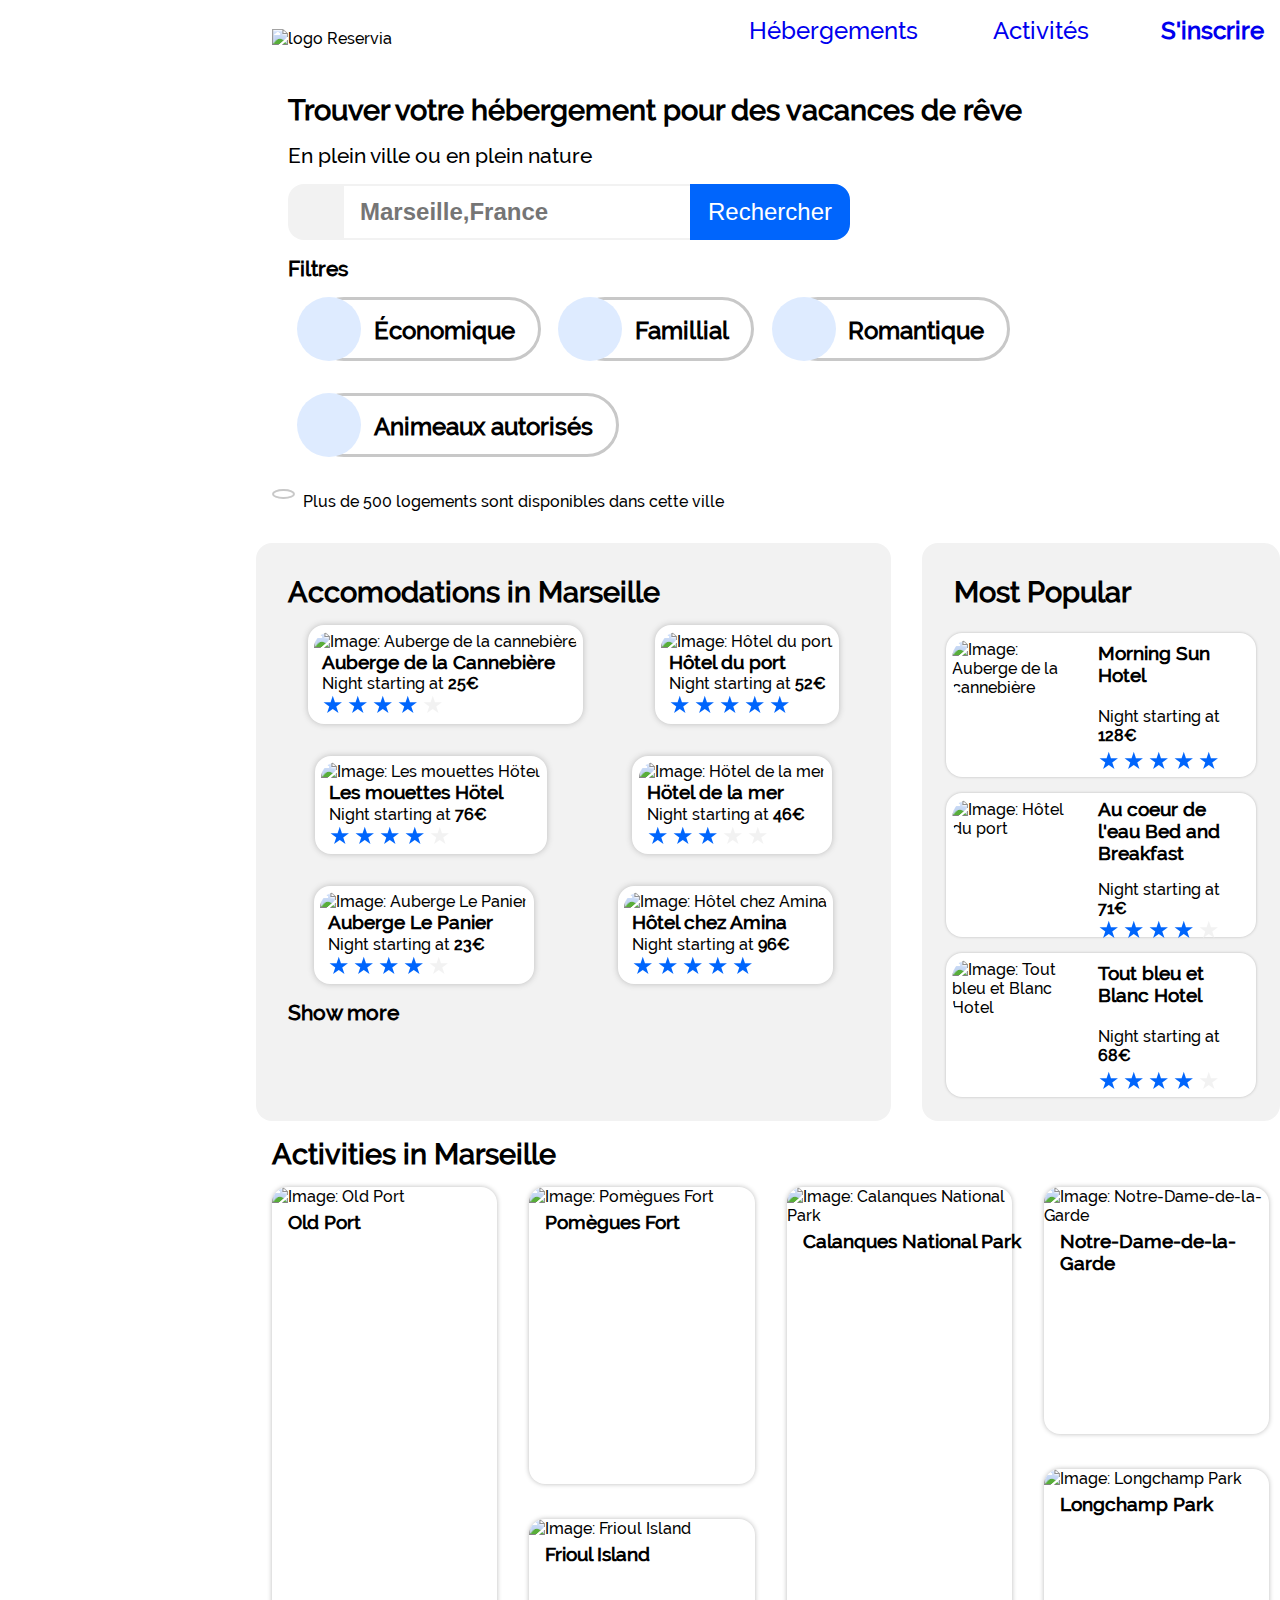
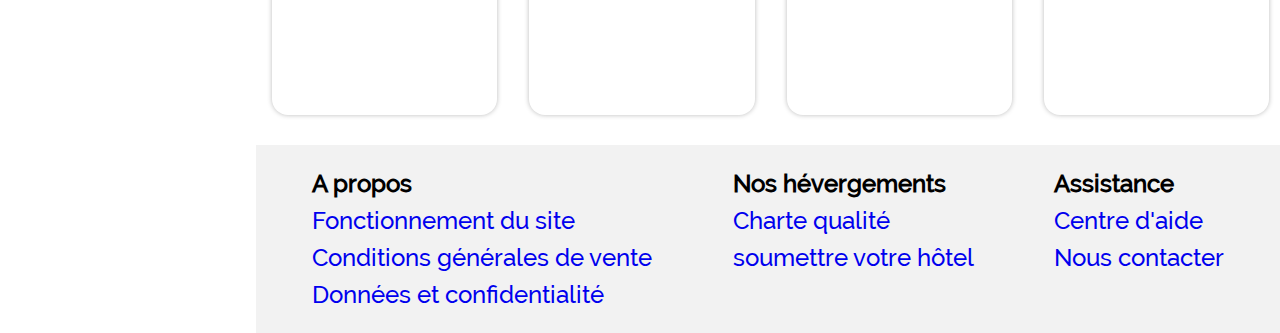
==== index.html @ f6fbe24f "corriger" ====
<!DOCTYPE html>
<html lang="fr">
<head>
    <meta charset="UTF-8">
    <meta http-equiv="X-UA-Compatible" content="IE=edge">
    <meta name="viewport" content="width=device-width, initial-scale=1.0">
    <link rel="stylesheet" media="all and (max-width:480px)" href="src/css/phoneStyles.css" type="text/css"/>
    <link rel="stylesheet" media="all and (min-width:481px)" href="src/css/ordiStyles.css" type="text/css">
    <script src="https://kit.fontawesome.com/6fcdcaea13.js" crossorigin="anonymous"></script>
    <title>RESERVIA</title>
</head>
<body class="bodyFlex">
    <!--header-->
    <header class = "header">
        <div class="logo">
            <img src="src/images/logo/Reservia.png" alt="logo Reservia"/>
        </div>

        <nav class="headerNav">
            <span>
                <a href="#goToAccommodation"> Hébergements </a>
            </span>
            <span>
                <a href="#goToActivities"> Activités </a>
            </span>
        </nav>

        <div id="signUp">
            <a href="#"> S'inscrire </a>
        </div>
    </header>
    <!-- SearchBar -->
    <section class="mainSearchBar">
        <h1> Trouver votre hébergement pour des vacances de rêve </h1>
        <p> En plein ville ou en plein nature </p>
        <div class="searchBar">
            <i class="fas fa-map-marker-alt"></i>
            <input type="text" placeholder="Marseille,France ">
            <button type="submit">Rechercher</button>                
        </div>
        <!-- Filter -->
        <section class="mainFilter">
            <h4 class="subCategorieText"> Filtres </h4>

            <ul class=" filterList">
                <li style="cursor:pointer">
                    <i class="fas fa-money-bill-wave"></i>
                    <strong> Économique </strong>
                </li>
                <li style="cursor:pointer">
                    <i class="fas fa-child"></i>
                    <strong>Famillial </strong>
                </li>
                <li style="cursor:pointer">
                    <i class="fas fa-heart"></i>
                    <strong>Romantique</strong>
                </li>
                <li style="cursor:pointer">
                    <i class="fas fa-dog" ></i>
                    <strong>Animeaux autorisés</strong>
                </li>
            </ul>

            <div id="infoIcon">
                <i class="fas fa-info" ></i>
                <p> Plus de 500 logements sont disponibles dans cette ville </p>
            </div>    
        </section>

        <!-- Accommodations -->
        <div class="mainAccomodation" id="goToAccommodation">
            <!-- Accommodation - List -->
            <section class="accommodationBox">
                <h2> Accomodations in Marseille </h2>
                <ul class="accommodationList"> 
                    <li onclick="location.href = '#';" style="cursor:pointer">
                        <span> <img src="src/images/hebergements/4_small/marcus-loke-WQJvWU_HZFo-unsplash.jpg" alt="Image: Auberge de la cannebière"/> </span>
                        <h3>Auberge de la Cannebière </h3>
                        <p> Night starting at <em>25€</em> </p>
                        <div class="starRating" style="--rating: 4;">  </div>
                    </li>

                    <li onclick="location.href = '#';" style="cursor:pointer">
                        <span> <img src="src/images/hebergements/4_small/fred-kleber-gTbaxaVLvsg-unsplash.jpg" alt="Image: Hôtel du port"/> </span>
                        <h3> Hôtel du port </h3>
                        <p> Night starting at <em>52€</em> </p>
                        <div class="starRating" style="--rating: 5;">  </div>
                    </li>

                    <li onclick="location.href = '#';" style="cursor:pointer">
                        <span> <img src="src/images/hebergements/4_small/reisetopia-B8WIgxA_PFU-unsplash.jpg" alt="Image: Les mouettes Hötel"/> </span>
                        <h3> Les mouettes Hötel </h3>
                        <p> Night starting at <em>76€</em> </p>
                        <div class="starRating" style="--rating: 4;">  </div>
                    </li>

                    <li onclick="location.href = '#';" style="cursor:pointer">
                        <span> <img src="src/images/hebergements/4_small/annie-spratt-Eg1qcIitAuA-unsplash.jpg" alt="Image: Hötel de la mer"/> </span>
                        <h3> Hötel de la mer </h3>
                        <p> Night starting at <em>46€</em> </p>
                        <div class="starRating" style="--rating: 3;" >  </div>
                    </li>

                    <li onclick="location.href = '#';" style="cursor:pointer"> 
                        <span> <img src="src/images/hebergements/4_small/nicate-lee-kT-ZyaiwBe0-unsplash.jpg" alt="Image: Auberge Le Panier"/> </span>
                        <h3>Auberge Le Panier </h3>
                        <p> Night starting at <em>23€</em> </p>
                        <div class="starRating" style="--rating: 4;">  </div>
                    </li>

                    <li onclick="location.href = '#';" style="cursor:pointer">
                        <span> <img src="src/images/hebergements/4_small/febrian-zakaria-M6S1WvfW68A-unsplash.jpg" alt="Image: Hôtel chez Amina"/> </span>
                        <h3> Hôtel chez Amina </h3>
                        <p> Night starting at <em>96€</em> </p>
                        <div class="starRating" style="--rating: 5;">  </div>
                    </li>
                </ul>
                <p class="subCategorieText"> Show more </p>
            </section>
                
            <!-- Accommodations - Most Popular -->
            <section class="mostPopularBox"> 
                <h2> Most Popular <i class="fas fa-chart-line"></i>  </h2>
                
                <ul class="mostPopularList"> 
                    <li onclick="location.href = '#';" style="cursor:pointer">
                        <span> <img src="src/images/hebergements/4_small/emile-guillemot-Bj_rcSC5XfE-unsplash.jpg" alt="Image: Auberge de la cannebière"/> </span>
                        <div class="mostPopularInfo">
                            <h3>Morning Sun Hotel </h3>
                            <p> Night starting at <em>128€</em> </p>
                            <div class="starRating" style="--rating: 5;">  </div>                            
                        </div>
                    </li>

                    <li onclick="location.href = '#';" style="cursor:pointer">
                        <span> <img src="src/images/hebergements/4_small/aw-creative-VGs8z60yT2c-unsplash.jpg" alt="Image: Hôtel du port"/> </span>
                         <div class="mostPopularInfo">
                            <h3> Au coeur de l'eau Bed and Breakfast </h3>
                            <p> Night starting at <em>71€</em> </p>
                            <div class="starRating" style="--rating: 4;">  </div>    
                        </div>
                        </li>

                    <li onclick="location.href = '#';" style="cursor:pointer">
                        <span> <img src="src/images/hebergements/4_small/febrian-zakaria-sjvU0THccQA-unsplash.jpg" alt="Image: Tout bleu et Blanc Hotel"/> </span>
                        <div class="mostPopularInfo">
                            <h3> Tout bleu et Blanc Hotel</h3>
                            <p> Night starting at <em>68€</em> </p>
                            <div class="starRating" style="--rating: 4;">  </div>                        
                        </div>
                    </li>
                </ul>
            </section>
        </div>
        
        <!-- Activities -->
        <section class="mainActivities" id="goToActivities">
            <h2> Activities in Marseille </h2>

            <ul class="activitiesList">
                <li onclick="location.href = '#';" style="cursor:pointer">
                    <span><img src="src/images/activites/4_small/reno-laithienne-QUgJhdY5Fyk-unsplash.jpg" alt="Image: Old Port"/> </span>
                    <h3>Old Port</h3>
                </li>

                <li onclick="location.href = '#';" style="cursor:pointer">
                    <span> <img src="src/images/activites/4_small/paul-hermann-QFTrLdQIRhI-unsplash.jpg" alt="Image: Pomègues Fort"/> </span>
                    <h3>Pomègues Fort</h3>
                </li>

                <li onclick="location.href = '#';" style="cursor:pointer">
                    <span> <img src="src/images/activites/4_small/kevin-hikari-rV_Qd1l-VXg-unsplash.jpg" alt="Image: Frioul Island"/> </span>
                    <h3>Frioul Island</h3>
                </li>

                <li onclick="location.href = '#';" style="cursor:pointer">
                    <span>  <img src="src/images/activites/4_small/kilyan-sockalingum-NR8-cBCN3aI-unsplash.jpg" alt="Image: Calanques National Park"/>  </span>
                    <h3>Calanques National Park</h3>
                </li>

                <li onclick="location.href = '#';" style="cursor:pointer">
                    <span> <img src="src/images/activites/4_small/florian-wehde-xW9e8gdotxI-unsplash.jpg" alt="Image: Notre-Dame-de-la-Garde"/> </span>
                    <h3>Notre-Dame-de-la-Garde</h3>
                </li>

                <li onclick="location.href = '#';" style="cursor:pointer">
                    <span> <img src="src/images/activites/4_small/lena-paulin-wH2-EJoDcV0-unsplash.jpg" alt="Image: Longchamp Park"/> </span>
                    <h3>Longchamp Park</h3>
                </li>
            </ul>
        </section>
        <!-- Footer -->
        <footer class="mainfooter">
            <ul> 
                <li> <em>A propos</em> </li>
                <li> <a href="#"> Fonctionnement du site </a></li>
                <li> <a href="#"> Conditions générales de vente </a></li>
                <li> <a href="#"> Données et confidentialité </a></li>
            </ul>

            <ul> 
                <li> <em>Nos hévergements</em> </li>
                <li> <a href="#"> Charte qualité </a> </li>
                <li> <a href="#"> soumettre votre hôtel </a> </li>
            </ul>

            <ul> 
                <li> <em>Assistance</em> </li>
                <li> <a href="#"> Centre d'aide </a> </li>
                <li> <a href="#"> Nous contacter </a> </li>
            </ul>
        </footer>   


</body>
</html>
---- src/css/phoneStyles.css ----
@font-face 
{
    font-family: 'Raleway-Medium';
    src: url('/src/Font/Raleway-Medium.ttf');
    font-weight: normal;
    font-style: normal;
}

body
{
    font-family: 'Raleway-Medium', 'droid_sansregular', 'Arial', sans-serif;
    min-height: 100vh;
    margin: 0;
    padding: 0;
}

h1{
    font-weight: bolder;
    font-size: 3.5rem;
    margin: 2rem;
}

h2{
    font-size: 3.5rem;
    font-weight: bold;
    margin: 2rem 2rem 1rem 2rem;
}

h3{
    font-size: 3rem;
    font-weight: bold;
}

h1 + p{
    font-size: 1.8rem;
    margin: 2rem;
    margin-top: -1rem;
}


.subCategorieText{
    font-size: 2.5rem;
    font-weight: bold;
    margin: 1rem 2rem 0 2rem;
}

a{
    text-decoration: none; 
}
a:hover{
    text-decoration: none; 
}

a:visited {
    text-decoration: none;
}

em{
    font-weight: bold;
    font-style: normal;
}

/* Main flex container */
.bodyFlex{
    display: flex;
    flex-wrap: wrap;
    justify-content: flex-start;
    flex-direction: column;
    width: inherit;
}

/* ****************** */
/* Menu bar with logo */
/*                    */
.header {
    display: flex;
    justify-content: flex-start;
	align-items: center;
    flex-wrap: wrap;
}

.header div{
    width:  50%;
    height: 10rem;
}

/* Re-order */
.header :nth-child(2){
    width: 100%;
    order: 3;
}
.header :nth-child(3){
    order: 2;
}

/* Logo */
.mh-logo img{
    height: 10rem;
    text-align: left;
    padding: 1rem;
    box-sizing: border-box;
}

/* Sign up */
#signUp
{
    box-sizing: border-box;
    font-size: 3rem;
    font-weight: bold;
    text-align: right;
    color: rgb(0,101,252);
    padding: 3.5rem;
}

/* Navigation */
.mainNavigation {
    display: flex;
    flex-direction: row;
    justify-content: flex-start;
    text-align: center;
}

.headerNav span{
    display: inline-block;
    font-size: 3rem;
    min-width: 50%;
    border-bottom: 8px solid rgb(242,242,242);
}

/* Navigation : pseudo-formating */
.headerNav a:visited{
    color: black;
}

.headerNav :hover{
    border-bottom: 8px solid #0065FC;
}

.headerNav a:hover{
    color: #0065FC;
    border-bottom: 0;
}

/* ****************** */
/*     Search Bar     */
/*                    */
.searchBar{
	display: flex;
	align-items: center;
    justify-content: space-between;
    box-sizing: border-box;

    border-left: 6px solid rgb(242,242,242);
    border-bottom: 6px solid rgb(242,242,242);
    border-top: 6px solid rgb(242,242,242);
    border-radius: 1em;
    height: 6.5rem;
    margin: 2rem 1rem;
}

/* Icone */
.searchBar i{
    background-color: rgb(242,242,242);
    height: inherit;
    width: 6.5rem;
    font-size: 3rem;

    display: flex;
    align-items: center;
    justify-content: center;
}

/* Textbox */
.searchBar input{
    font-size: 3rem;
    font-weight: bold;
    color: black;
    
    height: inherit;
    border: 0;
    border-bottom: 6px solid rgb(242,242,242);
    border-top: 6px solid rgb(242,242,242);
    box-sizing: border-box;
}

.searchBar input:focus{
    outline: none;
}

/* Search button */
.searchBar button{
    background-color: #0065FC;
    background-image: url(/src/Images/SearchIcon.png);
    background-size: 60%;
    background-repeat: no-repeat;
    background-position: center;
    font-size: 0;

    border-radius: 1rem;
    border: 6px solid rgb(0,101,252);
    height: inherit;
    width: 6.5rem;
}

.searchBar button:focus{
    outline: 0;
}

.searchBar button:active{
    border:0;
    outline: 0;
    border-bottom: 3px solid #0082fc;
    border-right: 3px solid #0082fc;
}

/* ****************** */
/*       Filter       */
/*                    */
.mainFilter{
    display: flex;
    flex-direction: row;
    justify-items: left;
    flex-wrap: wrap;
}

.mainFilter :first-child{
    width: 100%;
}

/* Filter list */
.filterList{
    display: flex;
    justify-content: space-between;
    align-content: flex-start;

	list-style: none;
    flex-wrap: wrap;
    margin-top: -4rem;
}

.mainFilter :first-child{
    width: auto;
    margin-bottom: 1rem;
}

/* Filter items */
.filterList li{
    display: inline-block;
    padding: 0 25px;
    height: 7rem;

    background-color: white;
    margin: 1rem 2rem;
    padding: 1.5rem 1.4rem;

    border-radius: 4rem;
    border: 5px solid rgb(200,200,200);
    box-sizing: border-box;
}

.filterList li strong{
    font-size: 2.5rem;
    font-weight: bolder;
}

/* Filter item icon */
.filterList i{
    float: left;
    color: rgb(0,101,252);
    background-color: rgb(222, 235, 255);
    
    font-size: 3rem;

    margin: -1.9rem 1rem 0 -2.5rem;
    height: inherit;
    max-width: 7rem;
    min-width: 7rem;
    border-radius: 50%;

    display: flex;
    justify-content: center;
    align-items: center;
}

/* Filter item icon : pseudo-code */
.filterList li:hover{
    color: #0065FC;
    background-color: rgb(242,242,242);
}

/* Info icon */
#infoIcon{
    margin: -3rem 2rem ;
    width: 100%;
}

#infoIcon i{
    color: #0065FC;
    background-color: white;

    text-align: center;
    font-size: 2rem;
    width: 2rem;
    float: left;
    
    padding: 0.4rem;
    margin-right: 1.5rem;
    border-radius: 50%;
    border: 2px solid rgb(200,200,200);
}

#infoIcon p{
    margin-top: 0;
    font-size: 2.3rem;
}

/* ****************** */
/*    Accommodation   */
/*                    */
.mainAccomodation{
    display: flex;
    flex-direction: column;
    justify-content: flex-start;
    
}

/* Re-organisation of Most-popular & Accomodation Boxes */
.mainAccomodation :nth-child(1){
    order: 2;
}
.mainAccomodation :nth-child(2){
    order: 1;
}
.mostPopularBox :nth-child(1){
    order: initial;
}
.accommodationBox :nth-child(1){
    order: initial;
}
.accommodationBox :nth-child(2){
    order: initial;
}
.accommodationBox :nth-child(3){
    order: initial;
}

/* AccommodationList - flex */
.accommodationList{
    display: flex;
    flex-direction: column;
    justify-content: flex-start;
    align-content: center;
    list-style: none;

    margin: 1rem;
    padding: 0;
}

/* AccommodationList - items */
.accommodationList li{
    background-color: white;

    box-shadow: 0px 0px 6px #BBBBBB;
    border-radius: 1rem;
    margin: 1rem 0;
}

/* AccommodationList - item image */
.accommodationList li img{
    width: 100%;
    height: 18rem;

    object-fit: cover;

    border-top-left-radius: 1rem;
    border-top-right-radius: 1rem;
}

.accommodationList p, .accommodationList h3, .accommodationList .starRating{
    padding-left: 2rem;
    margin: 0;
}

.accommodationList h3{
    font-size: 2rem;
}

/* ****************** */
/*    Most Popular    */
/*                    */
.mostPopularBox{
    background-color: rgb(242,242,242);
}

/* Most Popular Box - icone */
.mostPopularBox i{
    float: right;
    margin: 0.5rem 2rem 0 0;
}

/* Most Popular Box - List */
.mostPopularList{
    display: flex;
    flex-direction: column;
    justify-content: flex-start;
    align-content: center;

    margin: 1rem;
    padding: 0;
    list-style: none;
}

/* Most Popular list - items */
.mostPopularList li{
    display: flex;
    flex-direction: row;
    justify-content: flex-start;
    align-content: flex-start;
    box-sizing: border-box;
    height: 18rem;

    box-shadow: 0px 0px 3px #BBBBBB;

    background-color: white;
    border-radius: 1rem;
    margin: 1rem 0;
}

/* Most Popular list - items image */
.mostPopularList li img{
    max-width: 18rem;
    min-width: 18rem;
    height: 18rem;
    object-fit: cover;
    box-sizing: border-box;

    padding: 0.4rem;

    border-top-left-radius: 1.5rem;
    border-bottom-left-radius: 1.5rem;
}

/* Most Popular list - items description */
.mostPopularInfo {
    display: flex;
    flex-direction: column;
    justify-content: space-evenly;
    align-content: flex-start;
    height: inherit;
    box-sizing: border-box;

    height: 18rem;
    padding: 0 2rem;
    margin: 0;
}

.mostPopularInfo :nth-child(3){
    order: 3;
}

.mostPopularInfo h3{
    margin: 0;
    margin-top: 2rem;
}

.mostPopularInfo p{
    font-size: 2rem;
    margin-bottom: 0;
}


/* ****************** */
/*      Activites     */
/*                    */

/* activitiesList - box */
.mainActivities{
    margin: 2rem 0;
    margin-bottom: -15rem;
    margin-top: -3rem;
}

/* activitiesList - flex */
.activitiesList{
    display: flex;
    flex-direction: column;
    justify-content: flex-start;
    align-content: center;

    padding: 0;
    margin: 2rem 1rem;
    list-style: none;
}

/* activitiesList - items */
.activitiesList li{
    background-color: white;

    box-shadow: 0px 0px 5px #BBBBBB;

    margin: 1rem 0;
    border-radius: 1rem;
}

/* activitiesList - item image */
.activitiesList li img{
    width: 100%;
    height: 18rem;

    object-fit: cover;

    border-top-left-radius: 1rem;
    border-top-right-radius: 1rem;
}

.activitiesList h3{
    margin: 0;
    padding: 1rem;
}


/* ****************** */
/*       Footer       */
/*                    */
.mainfooter{
    display: flex;
    flex-direction: column;
    background-color:  rgb(242,242,242);
    padding: 0;
    margin: 0;
}

/* Footer - List */
.mainfooter ul{
    list-style: none;
    margin: 0;
    padding-top: 1rem;
    padding-bottom: 1rem;
}

/* Footer - List items */
.mainfooter li{
    font-size: 2rem;
    margin: 0.5rem;
}

/* Footer - Pseudo code */
.mainfooter li a:visited{
    color: rgb(100,100,100);
}

.mainfooter li a:hover{
    text-decoration: underline;
}


/* ****************** */
/*     Star rating    */
/*                    */
:root {
    --star-size: 4rem;
    justify-self: flex-end;
  }

.starRating {
    --percent: calc(var(--rating) / 5 * 100%);
    
    display: inline-block;
    font-size: var(--star-size);
    font-family: Times; 
    line-height: 1;
}

.starRating::before {
    content: '★★★★★';
    letter-spacing: 3px;
    background: linear-gradient(90deg,  #0065fc  var(--percent),  #f2f2f2 var(--percent));

    -webkit-background-clip: text;
    -webkit-text-fill-color: transparent;
}
---- src/css/ordiStyles.css ----
@font-face 
{
    font-family: 'Raleway-Medium';
    src: url('/src/Font/Raleway-Medium.ttf');
    font-weight: normal;
    font-style: normal;
}

body {
  font-family: "Raleway-Medium", "droid_sansregular", "Arial", sans-serif;
  min-height: 100vh;
  width: 80vw;
  min-width: 800px;
  max-width: 1720px;
  margin: auto;
}
a {
  text-decoration: none;
}
a:hover {
  text-decoration: none;
}

a:visited {
  text-decoration: none;
}

.header {
  display: flex;
  align-items: center;
}
em{
  font-weight: bold;
  font-style: normal;
}

/* Main flex container */
.bodyFlex{
  display: flex;
  flex-wrap: wrap;
  justify-content: flex-start;
  flex-direction: column;
}

/* Logo */
.logo img {
  width: 10rem;
  padding: 1rem;
  box-sizing: border-box;
  padding-bottom: 0;
  margin-bottom: 0;
}

/* Sign up */
#signUp {
  box-sizing: border-box;
  font-size: 1.5rem;
  font-weight: bold;

  color: rgb(81, 126, 192);
  padding: 1rem;
}

/* Navigation */
.headerNav {
  display: flex;
  margin-left: auto;
}

.headerNav span {
  display: inline-block;
  min-width: 13rem;
  text-align: center;
  padding: 1rem 0;
  font-size: 1.5rem;
}

/* Navigation : pseudo-formating */
.headerNav a:visited {
  color: black;
}

.headerNav :hover {
  border-top: 3px solid #0065fc;
}

.headerNav a:hover {
  color: #0065fc;
  border-top: 0;
}

/* ****************** */
/*     Search Bar     */

.searchBar {
  display: flex;
  align-items: center;
  justify-content: flex-start;
  box-sizing: border-box;
  height: 3.5rem;
  margin: 1rem 2em;
}

h1 {
  font-weight: bolder;
  font-size: 1.8rem;
  margin: 2rem;
}
h1 + p {
  font-size: 1.3rem;
  margin: 1rem 2rem;
  margin-top: -1rem;
}
/* Icone */
.searchBar i {
  background-color: rgb(242, 242, 242);
  height: inherit;
  width: 3.5rem;
  font-size: 1.5rem;

  border-top-left-radius: 1rem;
  border-bottom-left-radius: 1rem;

  display: flex;
  align-items: center;
  justify-content: center;
}

/* Textbox */
.searchBar input {
  font-size: 1.5rem;
  font-weight: bold;
  color: black;
  padding-left: 1rem;
  height: inherit;
  border: 0;
  border-bottom: 2px solid rgb(242, 242, 242);
  border-top: 2px solid rgb(242, 242, 242);
  box-sizing: border-box;
}

.searchBar input:focus {
  outline: none;
}

/* Search button */
.searchBar button {
  background-color: #0065fc;
  color: white;
  font-size: 1.5rem;
  border-top-right-radius: 1rem;
  border-bottom-right-radius: 1rem;
  border: 6px solid rgb(0, 101, 252);
  height: inherit;
  width: 10rem;
}

.searchBar button:focus {
  outline: 0;
}

.searchBar button:active {
  border: 0;
  outline: 0;
  border-bottom: 3px solid #0082fc;
  border-right: 3px solid #0082fc;
}

/* ****************** */
/*       Filter       */
/*                    */
.mainFilter {
  display: flex;
  flex-direction: row;
  justify-items: left;
  flex-wrap: wrap;
  margin-top: 1rem;
}

/* Filter list */
.filterList {
  display: flex;
  justify-content: flex-start;
  align-content: flex-start;

  list-style: none;
  flex-wrap: wrap;
  margin-top: -1rem;
}
.subCategorieText {
  font-size: 1.3rem;
  font-weight: bold;
  margin: 0rem 2rem 1rem 2rem;
}

/* Filter items */
.filterList li {
  display: inline-block;
  padding: 0 20px;
  height: 4rem;

  background-color: white;
  margin: 1rem 1rem;
  padding: 1rem 1.4rem;

  border-radius: 4rem;
  border: 3px solid rgb(200, 200, 200);
  box-sizing: border-box;
}

.filterList li strong {
  font-size: 1.5rem;
  font-weight: bolder;
}

/* Filter item icon */
.filterList i {
  float: left;
  color: rgb(0, 101, 252);
  background-color: rgb(222, 235, 255);

  font-size: 1.5rem;

  margin: -1.2rem 0.8rem 0 -2.5rem;
  height: inherit;
  max-width: 4rem;
  min-width: 4rem;
  border-radius: 50%;

  display: flex;
  justify-content: center;
  align-items: center;
}

/* Filter item icon : pseudo-code */
.filterList li:hover {
  color: #0065fc;
  background-color: rgb(242, 242, 242);
}

/* Info icon */
#infoIcon {
  margin: 0 0 1rem 1rem;
  width: 80%;
}

#infoIcon i {
  color: #0065fc;
  background-color: white;

  text-align: center;
  font-size: 0.8rem;
  width: 0.8rem;
  float: left;

  padding: 0.2rem;
  margin-right: 0.5rem;
  border-radius: 50%;
  border: 2px solid rgb(200, 200, 200);
}

#infoIcon p {
  margin-top: 0.2rem;
  font-size: 1rem;
}

/* ****************** */
/*    Accommodation   */
.mainAccomodation{
  display: flex;
  flex-direction: row;
  justify-content: space-between;
}
.accommodationBox{
  background-color: rgb(242,242,242);
  border-radius: 1rem;
  width: 62%;
}

/* AccommodationList - flex */
.accommodationList{
  display: flex;
  flex-direction: row;
  justify-content: space-around;
  align-content: center;
  list-style: none;
  flex-wrap: wrap;
  margin: 0 1rem;
  padding: 0;
}

/* AccommodationList - items */
.accommodationList li{
  background-color: white;

  box-shadow: 0px 0px 6px #BBBBBB;
  border-radius: 1rem;
  margin: 1rem 0;
  padding: 0.4em;
  box-sizing: border-box;
}

/* AccommodationList - item image */
.accommodationList li img{
  width: 16rem;
  height: 8rem;

  object-fit: cover;

  margin: 0;
  padding: 0;

  border-top-left-radius: 1rem;
  border-top-right-radius: 1rem;
}

.accommodationList p, .accommodationList h3, .accommodationList .starRating{
  padding-left: 0.5rem;
  margin: 0;
}

.accommodationList h3{
  font-size: 1.2rem;
  padding-bottom: 0.1rem;
}

/* ****************** */
/*    Most Popular    */
/*                    */
h2{
  font-size: 1.8rem;
  font-weight: bold;
  margin: 2rem 2rem 0rem 2rem;
}
.mostPopularBox{
  background-color: rgb(242,242,242);
  border-radius: 1rem;
  width: 35%;
}

/* Most Popular Box - icone */
.mostPopularBox i{
  float: right;
  margin: 0.5rem 0 0 0;
}

/* Most Popular Box - List */
.mostPopularList{
  display: flex;
  flex-direction: column;
  justify-content: flex-start;
  align-content: center;

  margin: 1rem;
  padding: 0;
  list-style: none;
}

/* Most Popular list - items */
.mostPopularList li{
  display: flex;
  flex-direction: row;
  justify-content: flex-start;
  align-content: flex-start;
  box-sizing: border-box;
  height: 9rem;

  box-shadow: 0px 0px 3px #BBBBBB;

  background-color: white;
  border-radius: 1rem;
  margin: 0.5rem;
}

/* Most Popular list - items image */
.mostPopularList li img{
  max-width: 9rem;
  min-width: 9rem;
  height: 9rem;
  object-fit: cover;
  box-sizing: border-box;

  padding: 0.4rem;

  border-top-left-radius: 1.5rem;
  border-bottom-left-radius: 1.5rem;
}

/* Most Popular list - items description */
.mostPopularInfo {
  display: flex;
  flex-direction: column;
  justify-content: space-evenly;
  align-content: flex-start;
  height: inherit;
  box-sizing: border-box;

  height: 9rem;
  padding: 0 0.5rem;
  margin: 0;
}

.mostPopularInfo h3{
  font-size: 1.2rem;
  margin: 0;
  margin-top: 0.3rem;
}

.mostPopularInfo p{
  font-size: 1rem;
  margin-bottom: 0;
}

/* ****************** */
/*      Activites     */


/* activitiesList - flex */
h3{
  font-size: 1.5rem;
  font-weight: bold;
}
.mainActivities{
  height: 35em;

  padding: 0;
  margin: 1rem 0;
}

.mainActivities h2{
  margin: 1rem 0 0 1rem;
  padding: 0;
}

.activitiesList{
  display: flex;
  flex-direction: column;
  justify-content: space-between;
  align-content: space-between;
  flex-wrap: wrap;

  height: inherit;

  list-style: none;
  padding: 0;
  margin: 0;
}

/* activitiesList - items */
.activitiesList li{
  box-shadow: 0px 0px 5px #BBBBBB;
  width: 22%;
  max-width: 22%;

  margin: 1rem 1rem;
  border-radius: 1rem;
}

/* activitiesList - item image */
.activitiesList li img{
  --test: calc(100% - 2.5rem);
  height: var(--test);
  width: auto;
  max-width: 100%;
  min-width: 100%;



  object-fit: cover;

  border-top-left-radius: 1rem;
  border-top-right-radius: 1rem;

  padding-bottom: 0;
}

.activitiesList h3{
  width: 100%;
  margin: 0;
  font-size: 1.2rem;
  padding: 0.3rem 1rem;
}

.activitiesList li:nth-child(3n+1){
  height: 100%;
}

/* Generation of the mosaic */
.activitiesList li:nth-child(2){
  height: 53%;
}

.activitiesList li:nth-child(3){
  height: 35%;
}

.activitiesList li:nth-child(n+5){
  height: 44%;
}

/* ****************** */
/*       Footer       */

.mainfooter{
  display: flex;
  flex-direction: row;
  justify-content: space-evenly;
  background-color:  rgb(242,242,242);
  margin-top:3rem;
}

/* Footer - List */
.mainfooter ul{
  list-style: none;
  margin: 0;
  padding: 1rem;
}

/* Footer - List items */
.mainfooter li{
  font-size: 1.5rem;
  margin: 0.5rem;
}

/* Footer - Pseudo code */
.mainfooter li a:visited{
  color: rgb(100,100,100);
}

.mainfooter li a:hover{
  text-decoration: underline;
}
/* ****************** */
/*     Star rating    */
/*                    */
:root {
  --star-size: 1.5rem;
  justify-self: flex-end;
}

.starRating {
  --percent: calc(var(--rating) / 5 * 100%);
  
  display: inline-block;
  font-size: var(--star-size);
  font-family: Times; 
  line-height: 1;
}

.starRating::before {
  content: '★★★★★';
  letter-spacing: 3px;
  background: linear-gradient(90deg,  #0065fc  var(--percent),  #f2f2f2 var(--percent));

  -webkit-background-clip: text;
  -webkit-text-fill-color: transparent;
}
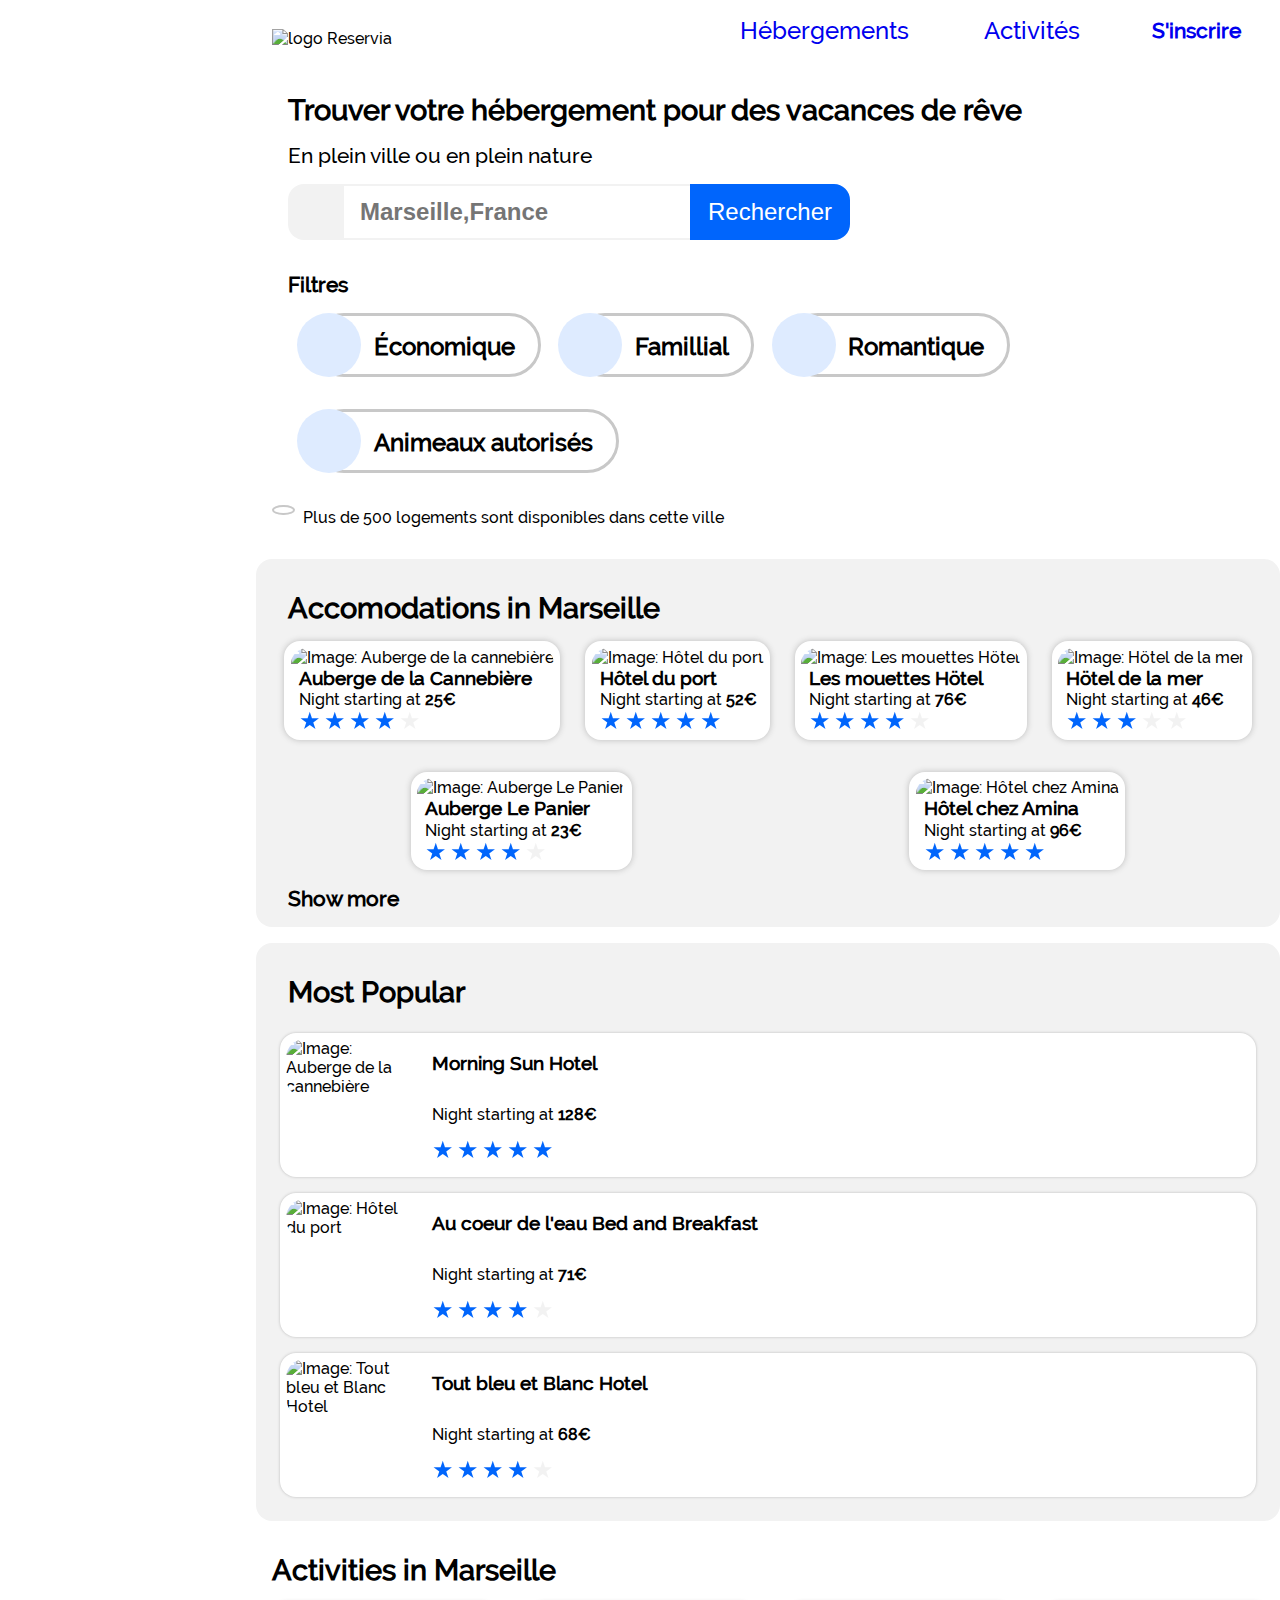
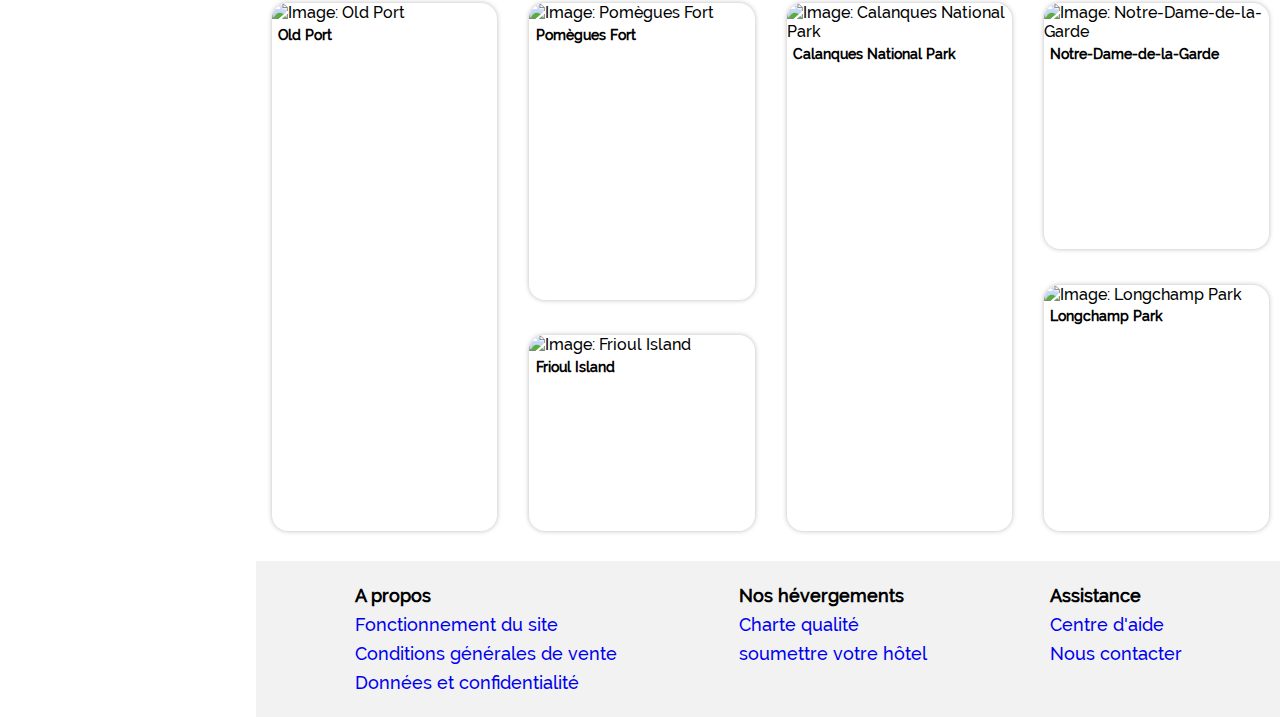
==== commit 308a4643: "debug.." ====
--- a/index.html
+++ b/index.html
@@ -3,9 +3,9 @@
 <head>
     <meta charset="UTF-8">
     <meta http-equiv="X-UA-Compatible" content="IE=edge">
-    <meta name="viewport" content="width=device-width, initial-scale=1.0">
-    <link rel="stylesheet" media="all and (max-width:480px)" href="src/css/phoneStyles.css" type="text/css"/>
-    <link rel="stylesheet" media="all and (min-width:481px)" href="src/css/ordiStyles.css" type="text/css">
+    <meta name="viewport" content="width=device-width" />
+    <link rel="stylesheet" media="all and (max-width:480px)" href="phoneStyles.css" type="text/css"/>
+    <link rel="stylesheet" media="all and (min-width:481px)" href="ordiStyles.css" type="text/css">
     <script src="https://kit.fontawesome.com/6fcdcaea13.js" crossorigin="anonymous"></script>
     <title>RESERVIA</title>
 </head>
@@ -38,6 +38,7 @@
             <input type="text" placeholder="Marseille,France ">
             <button type="submit">Rechercher</button>                
         </div>
+        </section>
         <!-- Filter -->
         <section class="mainFilter">
             <h4 class="subCategorieText"> Filtres </h4>
--- a/phoneStyles.css
+++ b/phoneStyles.css
@@ -0,0 +1,583 @@
+@font-face 
+{
+    font-family: 'Raleway-Medium';
+    src: url('src/Font/Raleway-Medium.ttf');
+    font-weight: normal;
+    font-style: normal;
+}
+
+body
+{
+    font-family: 'Raleway-Medium', 'droid_sansregular', 'Arial', sans-serif;
+    min-height: 100vh;
+    margin: 0;
+    padding: 0;
+}
+
+h1{
+    font-weight: bolder;
+    font-size: 3.5rem;
+    margin: 2rem;
+}
+
+h2{
+    font-size: 3.5rem;
+    font-weight: bold;
+    margin: 2rem 2rem 1rem 2rem;
+}
+
+h3{
+    font-size: 3rem;
+    font-weight: bold;
+}
+
+h1 + p{
+    font-size: 1.8rem;
+    margin: 2rem;
+    margin-top: -1rem;
+}
+
+
+.subCategorieText{
+    font-size: 2.5rem;
+    font-weight: bold;
+    margin: 1rem 2rem 0 2rem;
+}
+
+a{
+    text-decoration: none; 
+}
+a:hover{
+    text-decoration: none; 
+}
+
+a:visited {
+    text-decoration: none;
+}
+
+em{
+    font-weight: bold;
+    font-style: normal;
+}
+
+/* Main flex container */
+.bodyFlex{
+    display: flex;
+    flex-wrap: wrap;
+    justify-content: flex-start;
+    flex-direction: column;
+    width: inherit;
+}
+
+/* ****************** */
+/* Menu bar with logo */
+/*                    */
+.header {
+    display: flex;
+    justify-content: flex-start;
+	align-items: center;
+    flex-wrap: wrap;
+}
+
+.header div{
+    width:  50%;
+    height: 10rem;
+}
+
+/* Re-order */
+.header :nth-child(2){
+    width: 100%;
+    order: 3;
+}
+.header :nth-child(3){
+    order: 2;
+}
+
+/* Logo */
+.mh-logo img{
+    height: 10rem;
+    text-align: left;
+    padding: 1rem;
+    box-sizing: border-box;
+}
+
+/* Sign up */
+#signUp
+{
+    box-sizing: border-box;
+    font-size: 3rem;
+    font-weight: bold;
+    text-align: right;
+    color: rgb(0,101,252);
+    padding: 3.5rem;
+}
+
+/* Navigation */
+.headerNav {
+    display: flex;
+    flex-direction: row;
+    justify-content: flex-start;
+    text-align: center;
+}
+
+.headerNav span{
+    display: inline-block;
+    font-size: 3rem;
+    min-width: 50%;
+    border-bottom: 8px solid rgb(242,242,242);
+}
+
+/* Navigation : pseudo-formating */
+.headerNav a:visited{
+    color: black;
+}
+
+.headerNav :hover{
+    border-bottom: 8px solid #0065FC;
+}
+
+.headerNav a:hover{
+    color: #0065FC;
+    border-bottom: 0;
+}
+
+/* ****************** */
+/*     Search Bar     */
+/*                    */
+.searchBar{
+	display: flex;
+	align-items: center;
+    justify-content: space-between;
+    box-sizing: border-box;
+
+    border-left: 6px solid rgb(242,242,242);
+    border-bottom: 6px solid rgb(242,242,242);
+    border-top: 6px solid rgb(242,242,242);
+    border-radius: 1em;
+    height: 6.5rem;
+    margin: 2rem 1rem;
+}
+
+/* Icone */
+.searchBar i{
+    background-color: rgb(242,242,242);
+    height: inherit;
+    width: 6.5rem;
+    font-size: 3rem;
+
+    display: flex;
+    align-items: center;
+    justify-content: center;
+}
+
+/* Textbox */
+.searchBar input{
+    font-size: 3rem;
+    font-weight: bold;
+    color: black;
+    
+    height: inherit;
+    border: 0;
+    border-bottom: 6px solid rgb(242,242,242);
+    border-top: 6px solid rgb(242,242,242);
+    box-sizing: border-box;
+}
+
+.searchBar input:focus{
+    outline: none;
+}
+
+/* Search button */
+.searchBar button{
+    background-color: #0065FC;
+    background-image: url(/src/Images/SearchIcon.png);
+    background-size: 60%;
+    background-repeat: no-repeat;
+    background-position: center;
+    font-size: 0;
+
+    border-radius: 1rem;
+    border: 6px solid rgb(0,101,252);
+    height: inherit;
+    width: 6.5rem;
+}
+
+.searchBar button:focus{
+    outline: 0;
+}
+
+.searchBar button:active{
+    border:0;
+    outline: 0;
+    border-bottom: 3px solid #0082fc;
+    border-right: 3px solid #0082fc;
+}
+
+/* ****************** */
+/*       Filter       */
+/*                    */
+.mainFilter{
+    display: flex;
+    flex-direction: row;
+    justify-items: left;
+    flex-wrap: wrap;
+}
+
+.mainFilter :first-child{
+    width: 100%;
+}
+
+/* Filter list */
+.filterList{
+    display: flex;
+    justify-content: space-between;
+    align-content: flex-start;
+
+	list-style: none;
+    flex-wrap: wrap;
+    margin-top: -4rem;
+}
+
+.mainFilter :first-child{
+    width: auto;
+    margin-bottom: 1rem;
+}
+
+/* Filter items */
+.filterList li{
+    display: inline-block;
+    padding: 0 25px;
+    height: 7rem;
+
+    background-color: white;
+    margin: 1rem 2rem;
+    padding: 1.5rem 1.4rem;
+
+    border-radius: 4rem;
+    border: 5px solid rgb(200,200,200);
+    box-sizing: border-box;
+}
+
+.filterList li strong{
+    font-size: 2.5rem;
+    font-weight: bolder;
+}
+
+/* Filter item icon */
+.filterList i{
+    float: left;
+    color: rgb(0,101,252);
+    background-color: rgb(222, 235, 255);
+    
+    font-size: 3rem;
+
+    margin: -1.9rem 1rem 0 -2.5rem;
+    height: inherit;
+    max-width: 7rem;
+    min-width: 7rem;
+    border-radius: 50%;
+
+    display: flex;
+    justify-content: center;
+    align-items: center;
+}
+
+/* Filter item icon : pseudo-code */
+.filterList li:hover{
+    color: #0065FC;
+    background-color: rgb(242,242,242);
+}
+
+/* Info icon */
+#infoIcon{
+    margin: -3rem 2rem ;
+    width: 100%;
+}
+
+#infoIcon i{
+    color: #0065FC;
+    background-color: white;
+
+    text-align: center;
+    font-size: 2rem;
+    width: 2rem;
+    float: left;
+    
+    padding: 0.4rem;
+    margin-right: 1.5rem;
+    border-radius: 50%;
+    border: 2px solid rgb(200,200,200);
+}
+
+#infoIcon p{
+    margin-top: 0;
+    font-size: 2.3rem;
+}
+
+/* ****************** */
+/*    Accommodation   */
+/*                    */
+.mainAccomodation{
+    display: flex;
+    flex-direction: column;
+    justify-content: flex-start;
+    
+}
+
+/* Re-organisation of Most-popular & Accomodation Boxes */
+.mainAccomodation :nth-child(1){
+    order: 2;
+}
+.mainAccomodation :nth-child(2){
+    order: 1;
+}
+.mostPopularBox :nth-child(1){
+    order: initial;
+}
+.accommodationBox :nth-child(1){
+    order: initial;
+}
+.accommodationBox :nth-child(2){
+    order: initial;
+}
+.accommodationBox :nth-child(3){
+    order: initial;
+}
+
+/* AccommodationList - flex */
+.accommodationList{
+    display: flex;
+    flex-direction: column;
+    justify-content: flex-start;
+    align-content: center;
+    list-style: none;
+
+    margin: 1rem;
+    padding: 0;
+}
+
+/* AccommodationList - items */
+.accommodationList li{
+    background-color: white;
+
+    box-shadow: 0px 0px 6px #BBBBBB;
+    border-radius: 1rem;
+    margin: 1rem 0;
+}
+
+/* AccommodationList - item image */
+.accommodationList li img{
+    width: 100%;
+    height: 18rem;
+
+    object-fit: cover;
+
+    border-top-left-radius: 1rem;
+    border-top-right-radius: 1rem;
+}
+
+.accommodationList p, .accommodationList h3, .accommodationList .starRating{
+    padding-left: 2rem;
+    margin: 0;
+}
+
+.accommodationList h3{
+    font-size: 2rem;
+}
+
+/* ****************** */
+/*    Most Popular    */
+/*                    */
+.mostPopularBox{
+    background-color: rgb(242,242,242);
+}
+
+/* Most Popular Box - icone */
+.mostPopularBox i{
+    float: right;
+    margin: 0.5rem 2rem 0 0;
+}
+
+/* Most Popular Box - List */
+.mostPopularList{
+    display: flex;
+    flex-direction: column;
+    justify-content: flex-start;
+    align-content: center;
+
+    margin: 1rem;
+    padding: 0;
+    list-style: none;
+}
+
+/* Most Popular list - items */
+.mostPopularList li{
+    display: flex;
+    flex-direction: row;
+    justify-content: flex-start;
+    align-content: flex-start;
+    box-sizing: border-box;
+    height: 18rem;
+
+    box-shadow: 0px 0px 3px #BBBBBB;
+
+    background-color: white;
+    border-radius: 1rem;
+    margin: 1rem 0;
+}
+
+/* Most Popular list - items image */
+.mostPopularList li img{
+    max-width: 18rem;
+    min-width: 18rem;
+    height: 18rem;
+    object-fit: cover;
+    box-sizing: border-box;
+
+    padding: 0.4rem;
+
+    border-top-left-radius: 1.5rem;
+    border-bottom-left-radius: 1.5rem;
+}
+
+/* Most Popular list - items description */
+.mostPopularInfo {
+    display: flex;
+    flex-direction: column;
+    justify-content: space-evenly;
+    align-content: flex-start;
+    height: inherit;
+    box-sizing: border-box;
+
+    height: 18rem;
+    padding: 0 2rem;
+    margin: 0;
+}
+
+.mostPopularInfo :nth-child(3){
+    order: 3;
+}
+
+.mostPopularInfo h3{
+    margin: 0;
+    margin-top: 2rem;
+}
+
+.mostPopularInfo p{
+    font-size: 2rem;
+    margin-bottom: 0;
+}
+
+
+/* ****************** */
+/*      Activites     */
+/*                    */
+
+/* activitiesList - box */
+.mainActivities{
+    margin: 2rem 0;
+    margin-bottom: -15rem;
+    margin-top: -3rem;
+}
+
+/* activitiesList - flex */
+.activitiesList{
+    display: flex;
+    flex-direction: column;
+    justify-content: flex-start;
+    align-content: center;
+
+    padding: 0;
+    margin: 2rem 1rem;
+    list-style: none;
+}
+
+/* activitiesList - items */
+.activitiesList li{
+    background-color: white;
+
+    box-shadow: 0px 0px 5px #BBBBBB;
+
+    margin: 1rem 0;
+    border-radius: 1rem;
+}
+
+/* activitiesList - item image */
+.activitiesList li img{
+    width: 100%;
+    height: 18rem;
+
+    object-fit: cover;
+
+    border-top-left-radius: 1rem;
+    border-top-right-radius: 1rem;
+}
+
+.activitiesList h3{
+    margin: 0;
+    padding: 1rem;
+}
+
+
+/* ****************** */
+/*       Footer       */
+/*                    */
+.mainfooter{
+    display: flex;
+    flex-direction: column;
+    background-color:  rgb(242,242,242);
+    padding: 0;
+    margin: 0;
+}
+
+/* Footer - List */
+.mainfooter ul{
+    list-style: none;
+    margin: 0;
+    padding-top: 1rem;
+    padding-bottom: 1rem;
+}
+
+/* Footer - List items */
+.mainfooter li{
+    font-size: 2rem;
+    margin: 0.5rem;
+}
+
+/* Footer - Pseudo code */
+.mainfooter li a:visited{
+    color: rgb(100,100,100);
+}
+
+.mainfooter li a:hover{
+    text-decoration: underline;
+}
+
+
+/* ****************** */
+/*     Star rating    */
+/*                    */
+:root {
+    --star-size: 4rem;
+    justify-self: flex-end;
+  }
+
+.starRating {
+    --percent: calc(var(--rating) / 5 * 100%);
+    
+    display: inline-block;
+    font-size: var(--star-size);
+    font-family: Times; 
+    line-height: 1;
+}
+
+.starRating::before {
+    content: '★★★★★';
+    letter-spacing: 3px;
+    background: linear-gradient(90deg,  #0065fc  var(--percent),  #f2f2f2 var(--percent));
+
+    -webkit-background-clip: text;
+    -webkit-text-fill-color: transparent;
+}
+
+
--- a/ordiStyles.css
+++ b/ordiStyles.css
@@ -0,0 +1,648 @@
+@font-face 
+{
+    font-family: 'Raleway-Medium';
+    src: url('/src/Font/Raleway-Medium.ttf');
+    font-weight: normal;
+    font-style: normal;
+}
+
+body {
+  font-family: "Raleway-Medium", "droid_sansregular", "Arial", sans-serif;
+  min-height: 100vh;
+  width: 80vw;
+  min-width: 800px;
+  max-width: 1720px;
+  margin: auto;
+}
+a {
+  text-decoration: none;
+}
+a:hover {
+  text-decoration: none;
+}
+
+a:visited {
+  text-decoration: none;
+}
+
+.header {
+  display: flex;
+  align-items: center;
+}
+em{
+  font-weight: bold;
+  font-style: normal;
+}
+
+/* Main flex container */
+.bodyFlex{
+  display: flex;
+  flex-wrap: wrap;
+  justify-content: flex-start;
+  flex-direction: column;
+}
+
+/* Logo */
+.logo img {
+  width: 10rem;
+  padding: 1rem;
+  box-sizing: border-box;
+  padding-bottom: 0;
+  margin-bottom: 0;
+}
+
+/* Sign up */
+#signUp {
+  box-sizing: border-box;
+  font-size: 1.5rem;
+  font-weight: bold;
+
+  color: rgb(81, 126, 192);
+  padding: 1rem;
+}
+
+/* Navigation */
+.headerNav {
+  display: flex;
+  margin-left: auto;
+}
+
+.headerNav span {
+  display: inline-block;
+  min-width: 13rem;
+  text-align: center;
+  padding: 1rem 0;
+  font-size: 1.5rem;
+}
+
+/* Navigation : pseudo-formating */
+.headerNav a:visited {
+  color: black;
+}
+
+.headerNav :hover {
+  border-top: 3px solid #0065fc;
+}
+
+.headerNav a:hover {
+  color: #0065fc;
+  border-top: 0;
+}
+
+/* ****************** */
+/*     Search Bar     */
+
+.searchBar {
+  display: flex;
+  align-items: center;
+  justify-content: flex-start;
+  box-sizing: border-box;
+  height: 3.5rem;
+  margin: 1rem 2em;
+}
+
+h1 {
+  font-weight: bolder;
+  font-size: 1.8rem;
+  margin: 2rem;
+}
+h1 + p {
+  font-size: 1.3rem;
+  margin: 1rem 2rem;
+  margin-top: -1rem;
+}
+/* Icone */
+.searchBar i {
+  background-color: rgb(242, 242, 242);
+  height: inherit;
+  width: 3.5rem;
+  font-size: 1.5rem;
+
+  border-top-left-radius: 1rem;
+  border-bottom-left-radius: 1rem;
+
+  display: flex;
+  align-items: center;
+  justify-content: center;
+}
+
+/* Textbox */
+.searchBar input {
+  font-size: 1.5rem;
+  font-weight: bold;
+  color: black;
+  padding-left: 1rem;
+  height: inherit;
+  border: 0;
+  border-bottom: 2px solid rgb(242, 242, 242);
+  border-top: 2px solid rgb(242, 242, 242);
+  box-sizing: border-box;
+}
+
+.searchBar input:focus {
+  outline: none;
+}
+
+/* Search button */
+.searchBar button {
+  background-color: #0065fc;
+  color: white;
+  font-size: 1.5rem;
+  border-top-right-radius: 1rem;
+  border-bottom-right-radius: 1rem;
+  border: 6px solid rgb(0, 101, 252);
+  height: inherit;
+  width: 10rem;
+}
+
+.searchBar button:focus {
+  outline: 0;
+}
+
+.searchBar button:active {
+  border: 0;
+  outline: 0;
+  border-bottom: 3px solid #0082fc;
+  border-right: 3px solid #0082fc;
+}
+
+/* ****************** */
+/*       Filter       */
+/*                    */
+.mainFilter {
+  display: flex;
+  flex-direction: row;
+  justify-items: left;
+  flex-wrap: wrap;
+  margin-top: 1rem;
+}
+
+/* Filter list */
+.filterList {
+  display: flex;
+  justify-content: flex-start;
+  align-content: flex-start;
+
+  list-style: none;
+  flex-wrap: wrap;
+  margin-top: -1rem;
+}
+.subCategorieText {
+  font-size: 1.3rem;
+  font-weight: bold;
+  margin: 0rem 2rem 1rem 2rem;
+}
+
+/* Filter items */
+.filterList li {
+  display: inline-block;
+  padding: 0 20px;
+  height: 4rem;
+
+  background-color: white;
+  margin: 1rem 1rem;
+  padding: 1rem 1.4rem;
+
+  border-radius: 4rem;
+  border: 3px solid rgb(200, 200, 200);
+  box-sizing: border-box;
+}
+
+.filterList li strong {
+  font-size: 1.5rem;
+  font-weight: bolder;
+}
+
+/* Filter item icon */
+.filterList i {
+  float: left;
+  color: rgb(0, 101, 252);
+  background-color: rgb(222, 235, 255);
+
+  font-size: 1.5rem;
+
+  margin: -1.2rem 0.8rem 0 -2.5rem;
+  height: inherit;
+  max-width: 4rem;
+  min-width: 4rem;
+  border-radius: 50%;
+
+  display: flex;
+  justify-content: center;
+  align-items: center;
+}
+
+/* Filter item icon : pseudo-code */
+.filterList li:hover {
+  color: #0065fc;
+  background-color: rgb(242, 242, 242);
+}
+
+/* Info icon */
+#infoIcon {
+  margin: 0 0 1rem 1rem;
+  width: 80%;
+}
+
+#infoIcon i {
+  color: #0065fc;
+  background-color: white;
+
+  text-align: center;
+  font-size: 0.8rem;
+  width: 0.8rem;
+  float: left;
+
+  padding: 0.2rem;
+  margin-right: 0.5rem;
+  border-radius: 50%;
+  border: 2px solid rgb(200, 200, 200);
+}
+
+#infoIcon p {
+  margin-top: 0.2rem;
+  font-size: 1rem;
+}
+
+/* ****************** */
+/*    Accommodation   */
+.mainAccomodation{
+  display: flex;
+  flex-direction: row;
+  justify-content: space-between;
+}
+.accommodationBox{
+  background-color: rgb(242,242,242);
+  border-radius: 1rem;
+  width: 62%;
+}
+
+/* AccommodationList - flex */
+.accommodationList{
+  display: flex;
+  flex-direction: row;
+  justify-content: space-around;
+  align-content: center;
+  list-style: none;
+  flex-wrap: wrap;
+  margin: 0 1rem;
+  padding: 0;
+}
+
+/* AccommodationList - items */
+.accommodationList li{
+  background-color: white;
+
+  box-shadow: 0px 0px 6px #BBBBBB;
+  border-radius: 1rem;
+  margin: 1rem 0;
+  padding: 0.4em;
+  box-sizing: border-box;
+}
+
+/* AccommodationList - item image */
+.accommodationList li img{
+  width: 16rem;
+  height: 8rem;
+
+  object-fit: cover;
+
+  margin: 0;
+  padding: 0;
+
+  border-top-left-radius: 1rem;
+  border-top-right-radius: 1rem;
+}
+
+.accommodationList p, .accommodationList h3, .accommodationList .starRating{
+  padding-left: 0.5rem;
+  margin: 0;
+}
+
+.accommodationList h3{
+  font-size: 1.2rem;
+  padding-bottom: 0.1rem;
+}
+
+/* ****************** */
+/*    Most Popular    */
+/*                    */
+h2{
+  font-size: 1.8rem;
+  font-weight: bold;
+  margin: 2rem 2rem 0rem 2rem;
+}
+.mostPopularBox{
+  background-color: rgb(242,242,242);
+  border-radius: 1rem;
+  width: 35%;
+}
+
+/* Most Popular Box - icone */
+.mostPopularBox i{
+  float: right;
+  margin: 0.5rem 0 0 0;
+}
+
+/* Most Popular Box - List */
+.mostPopularList{
+  display: flex;
+  flex-direction: column;
+  justify-content: flex-start;
+  align-content: center;
+
+  margin: 1rem;
+  padding: 0;
+  list-style: none;
+}
+
+/* Most Popular list - items */
+.mostPopularList li{
+  display: flex;
+  flex-direction: row;
+  justify-content: flex-start;
+  align-content: flex-start;
+  box-sizing: border-box;
+  height: 9rem;
+
+  box-shadow: 0px 0px 3px #BBBBBB;
+
+  background-color: white;
+  border-radius: 1rem;
+  margin: 0.5rem;
+}
+
+/* Most Popular list - items image */
+.mostPopularList li img{
+  max-width: 9rem;
+  min-width: 9rem;
+  height: 9rem;
+  object-fit: cover;
+  box-sizing: border-box;
+
+  padding: 0.4rem;
+
+  border-top-left-radius: 1.5rem;
+  border-bottom-left-radius: 1.5rem;
+}
+
+/* Most Popular list - items description */
+.mostPopularInfo {
+  display: flex;
+  flex-direction: column;
+  justify-content: space-evenly;
+  align-content: flex-start;
+  height: inherit;
+  box-sizing: border-box;
+
+  height: 9rem;
+  padding: 0 0.5rem;
+  margin: 0;
+}
+
+.mostPopularInfo h3{
+  font-size: 1.2rem;
+  margin: 0;
+  margin-top: 0.3rem;
+}
+
+.mostPopularInfo p{
+  font-size: 1rem;
+  margin-bottom: 0;
+}
+
+/* ****************** */
+/*      Activites     */
+
+
+/* activitiesList - flex */
+h3{
+  font-size: 1.5rem;
+  font-weight: bold;
+}
+.mainActivities{
+  height: 35em;
+
+  padding: 0;
+  margin: 1rem 0;
+}
+
+.mainActivities h2{
+  margin: 1rem 0 0 1rem;
+  padding: 0;
+}
+
+.activitiesList{
+  display: flex;
+  flex-direction: column;
+  justify-content: space-between;
+  align-content: space-between;
+  flex-wrap: wrap;
+
+  height: inherit;
+
+  list-style: none;
+  padding: 0;
+  margin: 0;
+}
+
+/* activitiesList - items */
+.activitiesList li{
+  box-shadow: 0px 0px 5px #BBBBBB;
+  width: 22%;
+  max-width: 22%;
+
+  margin: 1rem 1rem;
+  border-radius: 1rem;
+}
+
+/* activitiesList - item image */
+.activitiesList li img{
+  --test: calc(100% - 2.5rem);
+  height: var(--test);
+  width: auto;
+  max-width: 100%;
+  min-width: 100%;
+
+
+
+  object-fit: cover;
+
+  border-top-left-radius: 1rem;
+  border-top-right-radius: 1rem;
+
+  padding-bottom: 0;
+}
+
+.activitiesList h3{
+  width: 100%;
+  margin: 0;
+  font-size: 1.2rem;
+  padding: 0.3rem 1rem;
+}
+
+.activitiesList li:nth-child(3n+1){
+  height: 100%;
+}
+
+/* Generation of the mosaic */
+.activitiesList li:nth-child(2){
+  height: 53%;
+}
+
+.activitiesList li:nth-child(3){
+  height: 35%;
+}
+
+.activitiesList li:nth-child(n+5){
+  height: 44%;
+}
+
+/* ****************** */
+/*       Footer       */
+
+.mainfooter{
+  display: flex;
+  flex-direction: row;
+  justify-content: space-evenly;
+  background-color:  rgb(242,242,242);
+  margin-top:3rem;
+}
+
+/* Footer - List */
+.mainfooter ul{
+  list-style: none;
+  margin: 0;
+  padding: 1rem;
+}
+
+/* Footer - List items */
+.mainfooter li{
+  font-size: 1.5rem;
+  margin: 0.5rem;
+}
+
+/* Footer - Pseudo code */
+.mainfooter li a:visited{
+  color: rgb(100,100,100);
+}
+
+.mainfooter li a:hover{
+  text-decoration: underline;
+}
+/* ****************** */
+/*     Star rating    */
+
+:root {
+  --star-size: 1.5rem;
+  justify-self: flex-end;
+}
+
+.starRating {
+  --percent: calc(var(--rating) / 5 * 100%);
+  
+  display: inline-block;
+  font-size: var(--star-size);
+  font-family: Times; 
+  line-height: 1;
+}
+
+.starRating::before {
+  content: '★★★★★';
+  letter-spacing: 3px;
+  background: linear-gradient(90deg,  #0065fc  var(--percent),  #f2f2f2 var(--percent));
+
+  -webkit-background-clip: text;
+  -webkit-text-fill-color: transparent;
+}
+
+
+/* ****************** */
+/*   Media querries   */
+/*                    */
+@media only screen and (max-width: 1350px) {
+
+  .mainAccomodation{
+      flex-wrap: wrap;
+  }
+  .accommodationBox{
+      width: 100%;
+      margin-right: 0;
+  }
+
+  .accommodationBox{
+      margin-bottom: 1em;
+  }
+
+  .accommodationList li img{
+      height: 9em;
+      width: 19em;
+  }
+
+  .mostPopularBox{
+      width: 100%;
+  }
+
+  .activitiesList h3{
+      font-size: 0.85rem;
+      padding: 0.3rem 0.4rem;
+  }
+
+  .mainNavigation span, #signUp{
+      font-size: 1.3rem;
+      min-width: 9rem;
+  }
+
+  .mainfooter li{
+      font-size: 1.1rem;
+      margin: 0.5rem;
+  }
+
+}
+
+@media only screen and (max-width: 768px) {
+  .mainNavigation span, #signUp{
+      font-size: 1.3rem;
+      min-width: 9rem;
+  }
+
+  .mainAccomodation{
+      flex-wrap: wrap;
+      margin-left: 2rem;
+  }
+  .accommodationBox{
+      width: 100%;
+  }
+
+  .accommodationBox{
+      margin-bottom: 1em;
+  }
+
+  .accommodationList li img{
+      height: 9em;
+      width: 19em;
+  }
+
+  .mostPopularBox{
+      width: 100%;
+  }
+
+  .activitiesList h3{
+      font-size: 0.7rem;
+      padding: 0.6rem 0.5rem;
+  }
+
+  .mainfooter{
+      margin-left: 1.8rem;
+      border-top-right-radius: 1rem;
+      border-top-left-radius: 1rem;
+  }
+
+  .mainfooter li{
+      font-size: 1.1rem;
+      margin: 0.5rem;
+  }
+
+}
+
+
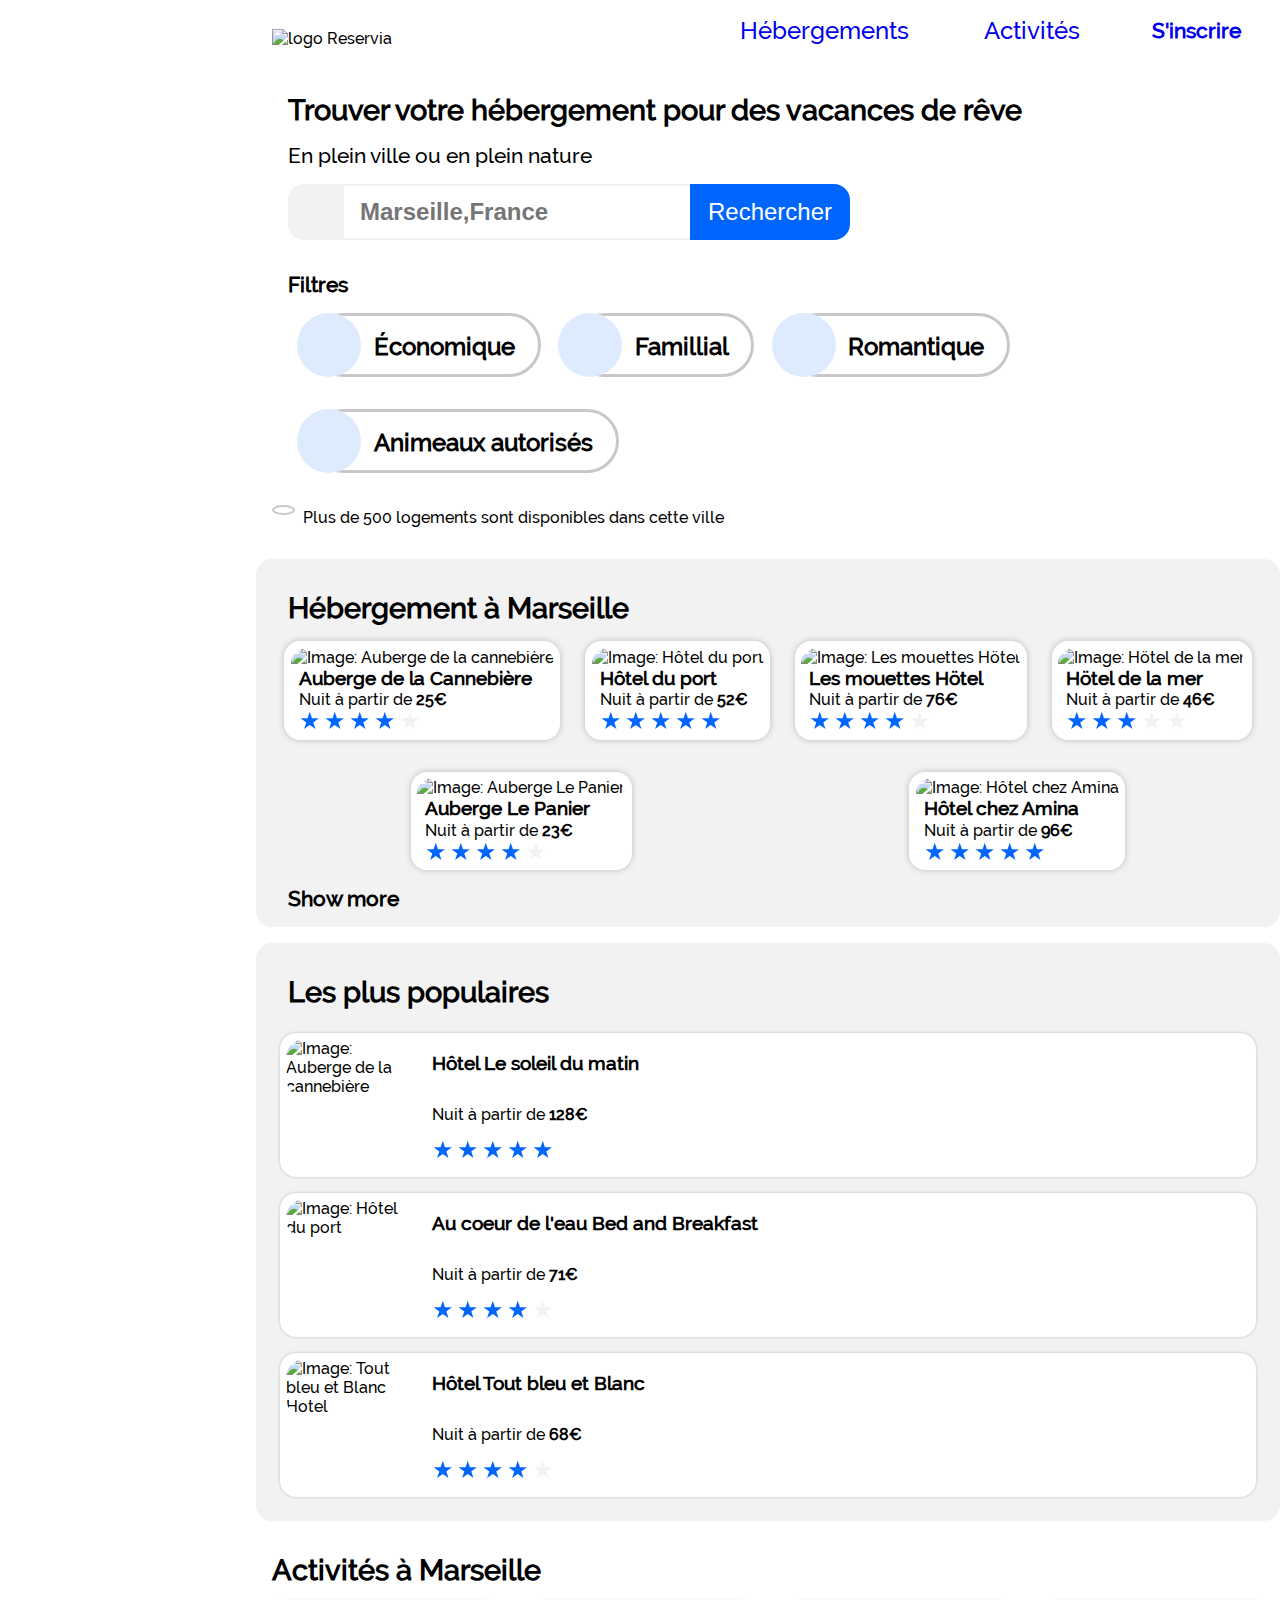
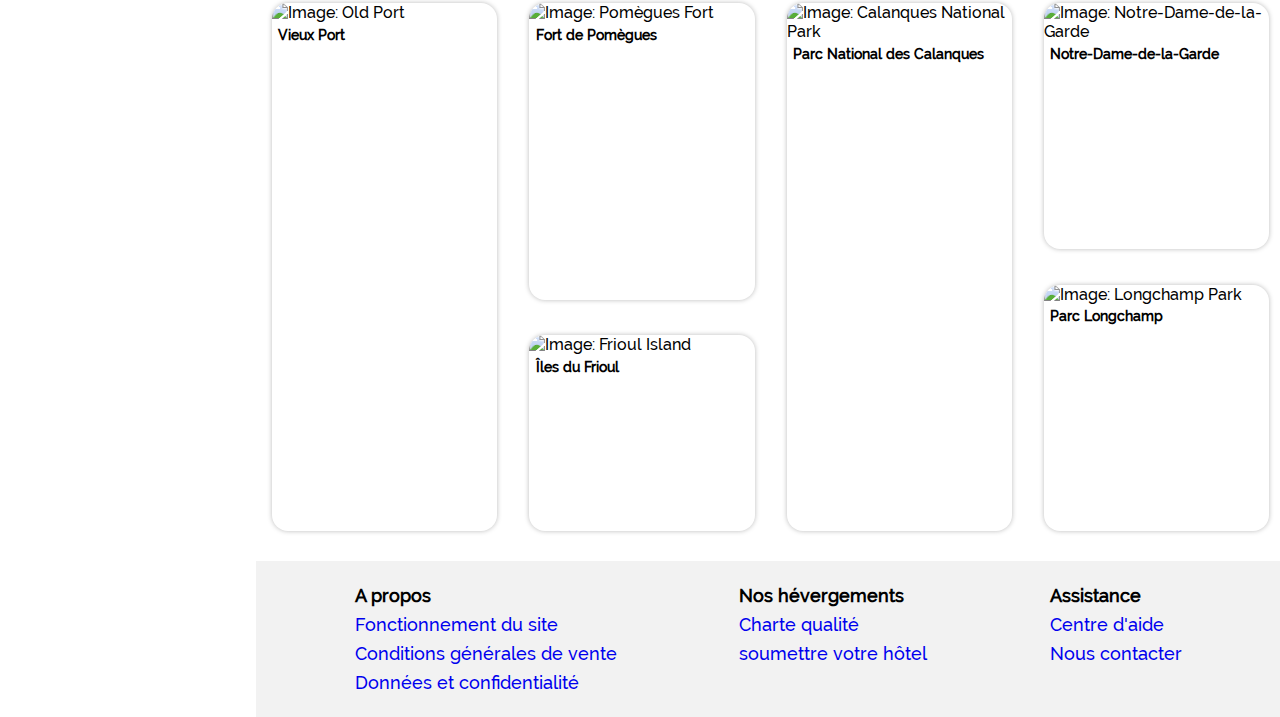
==== commit bdce2af6: "words" ====
--- a/index.html
+++ b/index.html
@@ -72,47 +72,47 @@
         <div class="mainAccomodation" id="goToAccommodation">
             <!-- Accommodation - List -->
             <section class="accommodationBox">
-                <h2> Accomodations in Marseille </h2>
+                <h2> Hébergement à Marseille </h2>
                 <ul class="accommodationList"> 
                     <li onclick="location.href = '#';" style="cursor:pointer">
                         <span> <img src="src/images/hebergements/4_small/marcus-loke-WQJvWU_HZFo-unsplash.jpg" alt="Image: Auberge de la cannebière"/> </span>
                         <h3>Auberge de la Cannebière </h3>
-                        <p> Night starting at <em>25€</em> </p>
+                        <p> Nuit à partir de <em>25€</em> </p>
                         <div class="starRating" style="--rating: 4;">  </div>
                     </li>
 
                     <li onclick="location.href = '#';" style="cursor:pointer">
                         <span> <img src="src/images/hebergements/4_small/fred-kleber-gTbaxaVLvsg-unsplash.jpg" alt="Image: Hôtel du port"/> </span>
                         <h3> Hôtel du port </h3>
-                        <p> Night starting at <em>52€</em> </p>
+                        <p> Nuit à partir de <em>52€</em> </p>
                         <div class="starRating" style="--rating: 5;">  </div>
                     </li>
 
                     <li onclick="location.href = '#';" style="cursor:pointer">
                         <span> <img src="src/images/hebergements/4_small/reisetopia-B8WIgxA_PFU-unsplash.jpg" alt="Image: Les mouettes Hötel"/> </span>
                         <h3> Les mouettes Hötel </h3>
-                        <p> Night starting at <em>76€</em> </p>
+                        <p> Nuit à partir de <em>76€</em> </p>
                         <div class="starRating" style="--rating: 4;">  </div>
                     </li>
 
                     <li onclick="location.href = '#';" style="cursor:pointer">
                         <span> <img src="src/images/hebergements/4_small/annie-spratt-Eg1qcIitAuA-unsplash.jpg" alt="Image: Hötel de la mer"/> </span>
                         <h3> Hötel de la mer </h3>
-                        <p> Night starting at <em>46€</em> </p>
+                        <p> Nuit à partir de <em>46€</em> </p>
                         <div class="starRating" style="--rating: 3;" >  </div>
                     </li>
 
                     <li onclick="location.href = '#';" style="cursor:pointer"> 
                         <span> <img src="src/images/hebergements/4_small/nicate-lee-kT-ZyaiwBe0-unsplash.jpg" alt="Image: Auberge Le Panier"/> </span>
                         <h3>Auberge Le Panier </h3>
-                        <p> Night starting at <em>23€</em> </p>
+                        <p> Nuit à partir de <em>23€</em> </p>
                         <div class="starRating" style="--rating: 4;">  </div>
                     </li>
 
                     <li onclick="location.href = '#';" style="cursor:pointer">
                         <span> <img src="src/images/hebergements/4_small/febrian-zakaria-M6S1WvfW68A-unsplash.jpg" alt="Image: Hôtel chez Amina"/> </span>
                         <h3> Hôtel chez Amina </h3>
-                        <p> Night starting at <em>96€</em> </p>
+                        <p> Nuit à partir de <em>96€</em> </p>
                         <div class="starRating" style="--rating: 5;">  </div>
                     </li>
                 </ul>
@@ -121,14 +121,14 @@
                 
             <!-- Accommodations - Most Popular -->
             <section class="mostPopularBox"> 
-                <h2> Most Popular <i class="fas fa-chart-line"></i>  </h2>
+                <h2> Les plus populaires <i class="fas fa-chart-line"></i>  </h2>
                 
                 <ul class="mostPopularList"> 
                     <li onclick="location.href = '#';" style="cursor:pointer">
                         <span> <img src="src/images/hebergements/4_small/emile-guillemot-Bj_rcSC5XfE-unsplash.jpg" alt="Image: Auberge de la cannebière"/> </span>
                         <div class="mostPopularInfo">
-                            <h3>Morning Sun Hotel </h3>
-                            <p> Night starting at <em>128€</em> </p>
+                            <h3>Hôtel Le soleil du matin </h3>
+                            <p> Nuit à partir de <em>128€</em> </p>
                             <div class="starRating" style="--rating: 5;">  </div>                            
                         </div>
                     </li>
@@ -137,7 +137,7 @@
                         <span> <img src="src/images/hebergements/4_small/aw-creative-VGs8z60yT2c-unsplash.jpg" alt="Image: Hôtel du port"/> </span>
                          <div class="mostPopularInfo">
                             <h3> Au coeur de l'eau Bed and Breakfast </h3>
-                            <p> Night starting at <em>71€</em> </p>
+                            <p> Nuit à partir de <em>71€</em> </p>
                             <div class="starRating" style="--rating: 4;">  </div>    
                         </div>
                         </li>
@@ -145,8 +145,8 @@
                     <li onclick="location.href = '#';" style="cursor:pointer">
                         <span> <img src="src/images/hebergements/4_small/febrian-zakaria-sjvU0THccQA-unsplash.jpg" alt="Image: Tout bleu et Blanc Hotel"/> </span>
                         <div class="mostPopularInfo">
-                            <h3> Tout bleu et Blanc Hotel</h3>
-                            <p> Night starting at <em>68€</em> </p>
+                            <h3> Hôtel Tout bleu et Blanc</h3>
+                            <p> Nuit à partir de <em>68€</em> </p>
                             <div class="starRating" style="--rating: 4;">  </div>                        
                         </div>
                     </li>
@@ -156,27 +156,27 @@
         
         <!-- Activities -->
         <section class="mainActivities" id="goToActivities">
-            <h2> Activities in Marseille </h2>
+            <h2> Activités à Marseille </h2>
 
             <ul class="activitiesList">
                 <li onclick="location.href = '#';" style="cursor:pointer">
                     <span><img src="src/images/activites/4_small/reno-laithienne-QUgJhdY5Fyk-unsplash.jpg" alt="Image: Old Port"/> </span>
-                    <h3>Old Port</h3>
+                    <h3>Vieux Port</h3>
                 </li>
 
                 <li onclick="location.href = '#';" style="cursor:pointer">
                     <span> <img src="src/images/activites/4_small/paul-hermann-QFTrLdQIRhI-unsplash.jpg" alt="Image: Pomègues Fort"/> </span>
-                    <h3>Pomègues Fort</h3>
+                    <h3> Fort de Pomègues</h3>
                 </li>
 
                 <li onclick="location.href = '#';" style="cursor:pointer">
                     <span> <img src="src/images/activites/4_small/kevin-hikari-rV_Qd1l-VXg-unsplash.jpg" alt="Image: Frioul Island"/> </span>
-                    <h3>Frioul Island</h3>
+                    <h3> Îles du Frioul</h3>
                 </li>
 
                 <li onclick="location.href = '#';" style="cursor:pointer">
                     <span>  <img src="src/images/activites/4_small/kilyan-sockalingum-NR8-cBCN3aI-unsplash.jpg" alt="Image: Calanques National Park"/>  </span>
-                    <h3>Calanques National Park</h3>
+                    <h3>Parc National des Calanques</h3>
                 </li>
 
                 <li onclick="location.href = '#';" style="cursor:pointer">
@@ -186,7 +186,7 @@
 
                 <li onclick="location.href = '#';" style="cursor:pointer">
                     <span> <img src="src/images/activites/4_small/lena-paulin-wH2-EJoDcV0-unsplash.jpg" alt="Image: Longchamp Park"/> </span>
-                    <h3>Longchamp Park</h3>
+                    <h3> Parc Longchamp</h3>
                 </li>
             </ul>
         </section>
